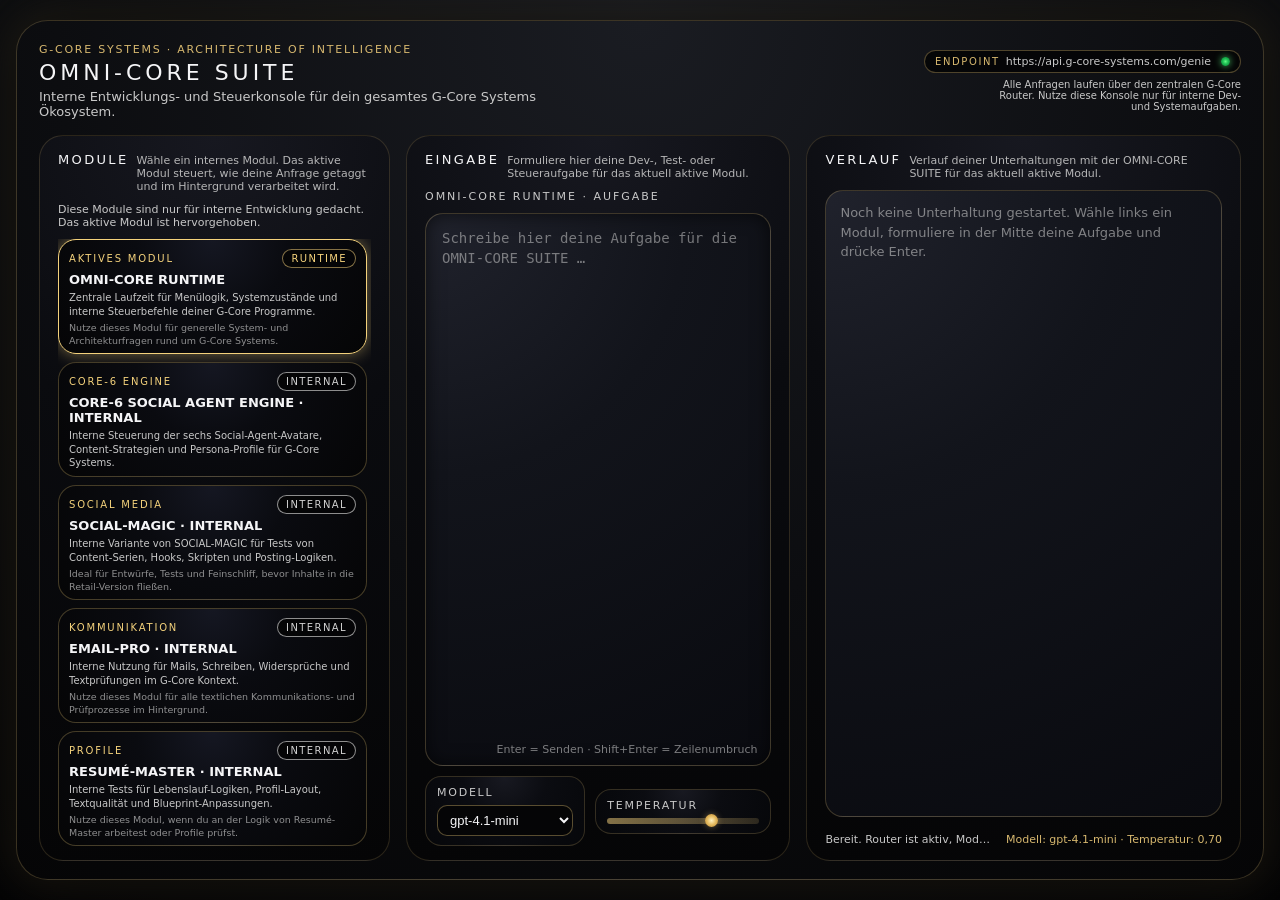
==== gcore_host.html @ 60788c6c "Update gcore_host.html" ====
<!DOCTYPE html>
<html lang="de">
<head>
  <meta charset="UTF-8" />
  <title>OMNI-CORE SUITE · G-Core Systems</title>
  <meta name="viewport" content="width=device-width, initial-scale=1" />

<!-- Favicon Standard -->
<link rel="icon" type="image/png" sizes="16x16" href="/assets_icons/gcore_icon_64.png">
<link rel="icon" type="image/png" sizes="32x32" href="/assets_icons/gcore_icon_128.png">

<!-- App Icons für Android -->
<link rel="icon" type="image/png" sizes="64x64" href="/assets_icons/gcore_icon_64.png">
<link rel="icon" type="image/png" sizes="128x128" href="/assets_icons/gcore_icon_128.png">
<link rel="icon" type="image/png" sizes="192x192" href="/assets_icons/gcore_icon_192.png">
<link rel="icon" type="image/png" sizes="256x256" href="/assets_icons/gcore_icon_256.png">
<link rel="icon" type="image/png" sizes="512x512" href="/assets_icons/gcore_icon_512.png">

<!-- iOS Safari Icon -->
<link rel="apple-touch-icon" sizes="180x180" href="/assets_icons/gcore_icon_192.png">

<!-- Manifest -->
<link rel="manifest" href="/manifest_genie.webmanifest">

  
  <style>
    :root {
      --bg-dark: #111214;
      --bg-darker: #050506;
      --text-light: #f5f5f7;
      --text-muted: #c8c8c8;
      --gold: #d7b86f;
      --gold-soft: #d7b86f33;
      --gold-strong: #f4d27c;
      --danger: #ff6b6b;
    }

    * {
      box-sizing: border-box;
      margin: 0;
      padding: 0;
    }

    body {
      min-height: 100vh;
      font-family: system-ui, -apple-system, BlinkMacSystemFont, "Segoe UI", sans-serif;
      color: var(--text-light);
      background: radial-gradient(circle at top, #1d1f24 0, var(--bg-dark) 45%, var(--bg-darker) 100%);
      display: flex;
      align-items: center;
      justify-content: center;
      padding: 16px;
    }

    .shell {
      width: 100%;
      max-width: 1280px;
      max-height: 860px;
      background: radial-gradient(circle at top, #1a1c22 0, #0c0d10 55%, #050506 100%);
      border-radius: 32px;
      border: 1px solid rgba(215, 184, 111, 0.25);
      box-shadow:
        0 0 60px rgba(0, 0, 0, 0.85),
        0 0 40px rgba(215, 184, 111, 0.18);
      padding: 22px 22px 18px;
      display: flex;
      flex-direction: column;
      gap: 16px;
      overflow: hidden;
    }

    /* HEADER */

    .header {
      display: flex;
      justify-content: space-between;
      align-items: center;
      gap: 16px;
    }

    .header-left {
      display: flex;
      flex-direction: column;
      gap: 4px;
    }

    .badge {
      font-size: 11px;
      letter-spacing: 0.16em;
      text-transform: uppercase;
      color: var(--gold);
    }

    .title {
      font-size: 22px;
      letter-spacing: 0.18em;
      text-transform: uppercase;
      color: var(--text-light);
    }

    .subtitle {
      font-size: 13px;
      color: var(--text-muted);
      max-width: 520px;
    }

    .header-right {
      display: flex;
      flex-direction: column;
      align-items: flex-end;
      gap: 6px;
      font-size: 11px;
      color: var(--text-muted);
    }

    .endpoint-pill {
      padding: 4px 10px;
      border-radius: 999px;
      background: rgba(5, 5, 6, 0.9);
      border: 1px solid rgba(215, 184, 111, 0.35);
      display: inline-flex;
      align-items: center;
      gap: 6px;
      max-width: 360px;
    }

    .endpoint-pill span.label {
      font-size: 10px;
      letter-spacing: 0.16em;
      text-transform: uppercase;
      color: var(--gold);
      white-space: nowrap;
    }

    .endpoint-pill span.value {
      font-size: 11px;
      white-space: nowrap;
      overflow: hidden;
      text-overflow: ellipsis;
    }

    .status-dot {
      width: 9px;
      height: 9px;
      border-radius: 50%;
      background: radial-gradient(circle, #5ffb85 0, #1fbf54 40%, #077933 100%);
      box-shadow: 0 0 7px rgba(95, 251, 133, 0.7);
      margin-left: 4px;
    }

    .header-right-note {
      font-size: 10px;
      color: var(--text-muted);
      max-width: 260px;
      text-align: right;
    }

    /* MAIN GRID */

    .main {
      flex: 1;
      display: grid;
      grid-template-columns: minmax(0, 1.05fr) minmax(0, 1.15fr) minmax(0, 1.3fr);
      gap: 16px;
      min-height: 0;
    }

    .panel {
      border-radius: 24px;
      background: radial-gradient(circle at top, #171820 0, #0a0b0f 40%, #050506 100%);
      border: 1px solid rgba(215, 184, 111, 0.18);
      padding: 16px 18px 14px;
      display: flex;
      flex-direction: column;
      gap: 10px;
      min-height: 0;
    }

    .panel-header {
      display: flex;
      justify-content: space-between;
      align-items: baseline;
      gap: 8px;
    }

    .panel-title {
      font-size: 13px;
      letter-spacing: 0.18em;
      text-transform: uppercase;
      color: var(--text-light);
    }

    .panel-sub {
      font-size: 11px;
      color: var(--text-muted);
      opacity: 0.9;
    }

    /* PROGRAMM PANEL (LINKS) */

    .programs-wrapper {
      display: flex;
      flex-direction: column;
      gap: 10px;
      flex: 1;
      min-height: 0;
    }

    .programs-hint {
      font-size: 11px;
      color: var(--text-muted);
    }

    .program-grid {
      flex: 1;
      min-height: 0;
      display: grid;
      grid-template-columns: 1fr;
      grid-auto-rows: minmax(auto, 1fr);
      gap: 8px;
      overflow-y: auto;
      padding-right: 4px;
    }

    /* Scrollbar für Programmliste */
    .program-grid::-webkit-scrollbar {
      width: 6px;
    }

    .program-grid::-webkit-scrollbar-track {
      background: #050506;
      border-radius: 999px;
    }

    .program-grid::-webkit-scrollbar-thumb {
      background: linear-gradient(
        180deg,
        rgba(215, 184, 111, 0.7),
        rgba(215, 184, 111, 0.2)
      );
      border-radius: 999px;
    }

    .program-grid::-webkit-scrollbar-thumb:hover {
      background: linear-gradient(
        180deg,
        rgba(244, 210, 124, 0.9),
        rgba(215, 184, 111, 0.4)
      );
    }

    .program-card {
      position: relative;
      border-radius: 18px;
      padding: 9px 10px;
      background: radial-gradient(circle at top, #151722 0, #0a0b10 40%, #050506 100%);
      border: 1px solid rgba(215, 184, 111, 0.3);
      display: flex;
      flex-direction: column;
      gap: 4px;
      cursor: pointer;
      overflow: hidden;
      transition: border-color 0.15s ease, box-shadow 0.15s ease, transform 0.1s ease;
    }

    .program-card:hover {
      border-color: rgba(215, 184, 111, 0.6);
      box-shadow: 0 0 12px rgba(215, 184, 111, 0.25);
      transform: translateY(-1px);
    }

    .program-card.active {
      border-color: var(--gold-strong);
      box-shadow: 0 0 16px rgba(244, 210, 124, 0.45);
    }

    .program-badge-row {
      display: flex;
      justify-content: space-between;
      align-items: center;
      gap: 8px;
    }

    .program-badge {
      font-size: 10px;
      letter-spacing: 0.18em;
      text-transform: uppercase;
      color: var(--gold-strong);
    }

    .program-tag {
      font-size: 10px;
      text-transform: uppercase;
      letter-spacing: 0.14em;
      padding: 3px 8px;
      border-radius: 999px;
      border: 1px solid rgba(215, 184, 111, 0.6);
      background: rgba(5, 5, 6, 0.9);
      color: var(--gold-strong);
      white-space: nowrap;
    }

    .program-tag.internal {
      border-color: rgba(200, 200, 200, 0.7);
      color: rgba(220, 220, 220, 0.95);
    }

    .program-title {
      font-size: 13px;
      font-weight: 600;
      word-break: break-word;
      overflow-wrap: break-word;
      hyphens: auto;
    }

    .program-subline {
      font-size: 10px;
      line-height: 1.35;
      color: var(--text-muted);
      word-break: break-word;
      overflow-wrap: break-word;
      hyphens: auto;
    }

    .program-note {
      font-size: 9.5px;
      line-height: 1.35;
      color: rgba(200, 200, 200, 0.7);
    }

    /* INPUT PANEL (MITTE) */

    .field-label {
      font-size: 11px;
      letter-spacing: 0.18em;
      text-transform: uppercase;
      color: var(--text-muted);
    }

    .input-stack {
      display: flex;
      flex-direction: column;
      gap: 10px;
      flex: 1;
      min-height: 0;
    }

    .prompt-area {
      flex: 1;
      min-height: 0;
      position: relative;
    }

    .prompt-input {
      width: 100%;
      height: 100%;
      min-height: 130px;
      resize: none;
      background: radial-gradient(circle at top left, #20222c 0, #12141b 40%, #090a0f 100%);
      border-radius: 18px;
      border: 1px solid rgba(215, 184, 111, 0.25);
      padding: 14px 16px;
      color: var(--text-light);
      font-size: 14px;
      line-height: 1.45;
      outline: none;
      box-shadow: inset 0 0 18px rgba(0, 0, 0, 0.6);
    }

    .prompt-input::placeholder {
      color: rgba(200, 200, 200, 0.55);
    }

    .prompt-hint {
      position: absolute;
      bottom: 10px;
      right: 14px;
      font-size: 11px;
      color: rgba(200, 200, 200, 0.6);
    }

    .model-temp-row {
      display: grid;
      grid-template-columns: minmax(0, 1fr) minmax(0, 1.1fr);
      gap: 10px;
      align-items: center;
    }

    .select-shell,
    .slider-shell {
      background: radial-gradient(circle at top, #181921 0, #0b0c11 40%, #06070a 100%);
      border-radius: 16px;
      border: 1px solid rgba(215, 184, 111, 0.22);
      padding: 9px 11px;
      display: flex;
      flex-direction: column;
      gap: 6px;
    }

    .select-shell span,
    .slider-shell span {
      font-size: 11px;
      letter-spacing: 0.16em;
      text-transform: uppercase;
      color: var(--text-muted);
    }

    select {
      width: 100%;
      background: #050506;
      color: var(--text-light);
      border-radius: 10px;
      border: 1px solid rgba(215, 184, 111, 0.4);
      padding: 6px 8px;
      font-size: 13px;
      outline: none;
    }

    .temp-row {
      display: flex;
      align-items: center;
      gap: 10px;
    }

    input[type="range"] {
      flex: 1;
      appearance: none;
      height: 6px;
      border-radius: 999px;
      background: linear-gradient(
        90deg,
        rgba(215, 184, 111, 0.6),
        rgba(215, 184, 111, 0.18)
      );
      outline: none;
    }

    input[type="range"]::-webkit-slider-thumb {
      appearance: none;
      width: 13px;
      height: 13px;
      border-radius: 50%;
      background: radial-gradient(circle, #fff2c0 0, #e7be64 45%, #b47f29 100%);
      box-shadow: 0 0 6px rgba(215, 184, 111, 0.45);
      cursor: pointer;
    }

    input[type="range"]::-moz-range-thumb {
      width: 13px;
      height: 13px;
      border-radius: 50%;
      background: radial-gradient(circle, #fff2c0 0, #e7be64 45%, #b47f29 100%);
      box-shadow: 0 0 6px rgba(215, 184, 111, 0.45);
      cursor: pointer;
      border: none;
    }

    .temp-value {
      display: none; /* Zahl neben dem Regler ausblenden */
    }

    .send-row {
      display: none; /* Senden-Button komplett verstecken */
    }

    .send-btn {
      position: relative;
      padding: 10px 26px;
      border-radius: 999px;
      border: none;
      cursor: pointer;
      background: radial-gradient(circle at top, #ffe39d 0, #f0c56a 40%, #c58a2e 100%);
      color: #201910;
      font-weight: 600;
      font-size: 13px;
      letter-spacing: 0.16em;
      text-transform: uppercase;
      box-shadow:
        0 0 18px rgba(240, 197, 106, 0.5),
        0 12px 22px rgba(0, 0, 0, 0.7);
      display: inline-flex;
      align-items: center;
      gap: 8px;
    }

    .send-btn span.icon {
      font-size: 14px;
      transform: translateY(1px);
    }

    .send-btn:disabled {
      opacity: 0.55;
      cursor: default;
      box-shadow: 0 0 8px rgba(0, 0, 0, 0.7);
    }

    /* CHAT PANEL (RECHTS) */

    .chat-log {
      flex: 1;
      min-height: 0;
      background: radial-gradient(circle at top left, #20222c 0, #12141b 40%, #090a0f 100%);
      border-radius: 18px;
      border: 1px solid rgba(215, 184, 111, 0.25);
      padding: 12px 14px;
      overflow-y: auto;
      font-size: 13px;
      line-height: 1.5;
    }

    .chat-placeholder {
      color: rgba(200, 200, 200, 0.6);
      font-size: 13px;
    }

    .chat-row {
      display: flex;
      flex-direction: column;
      gap: 3px;
      margin-bottom: 10px;
    }

    .chat-label {
      font-size: 11px;
      letter-spacing: 0.16em;
      text-transform: uppercase;
      color: rgba(200, 200, 200, 0.7);
    }

    .chat-bubble {
      background: rgba(5, 5, 6, 0.85);
      border-radius: 12px;
      border: 1px solid rgba(215, 184, 111, 0.2);
      padding: 8px 10px;
      white-space: pre-wrap;
      word-break: break-word;
    }

    .chat-row.user .chat-bubble {
      border-color: rgba(215, 184, 111, 0.45);
      background: rgba(12, 10, 7, 0.95);
    }

    .chat-row.error .chat-bubble {
      border-color: var(--danger);
      color: #ffdede;
    }

    .status-line {
      font-size: 11px;
      color: var(--text-muted);
      display: flex;
      justify-content: space-between;
      gap: 10px;
      margin-top: 6px;
    }

    .status-main {
      white-space: nowrap;
      overflow: hidden;
      text-overflow: ellipsis;
    }

    .status-model {
      color: var(--gold);
      white-space: nowrap;
    }

/* ===========================
   RESPONSIVE OPTIMIERUNG
   =========================== */

/* Tablet / kleinere Laptops */
@media (max-width: 1080px) {
  .shell {
    max-height: none;
  }

  .main {
    grid-template-columns: minmax(0, 1fr) minmax(0, 1.05fr);
    grid-template-rows: minmax(0, 1.1fr) minmax(0, 1.2fr);
  }

  .panel.program-panel {
    grid-row: span 2;
  }
}

/* Smartphones */
@media (max-width: 720px) {
  body {
    align-items: flex-start;
    padding: 10px;
  }

  .shell {
    max-width: 100%;
    max-height: none;
    border-radius: 18px;
    padding: 14px 12px 12px;
    gap: 12px;
  }

  .header {
    flex-direction: column;
    align-items: flex-start;
    gap: 10px;
  }

  .title {
    font-size: 18px;
    letter-spacing: 0.14em;
  }

  .subtitle {
    font-size: 12px;
    max-width: 100%;
  }

  .header-right {
    align-items: flex-start;
    gap: 4px;
    font-size: 10px;
  }

  .install-btn {
    padding: 6px 12px;
    font-size: 10px;
    letter-spacing: 0.12em;
  }

  .install-hint {
    font-size: 10px;
    max-width: 100%;
    text-align: left;
  }

  .main {
    grid-template-columns: 1fr;
    grid-auto-rows: minmax(0, 1fr);
    gap: 12px;
  }

  .panel {
    padding: 12px 12px 10px;
    border-radius: 16px;
    min-height: auto;
    gap: 8px;
  }

  .panel-header {
    flex-direction: column;
    align-items: flex-start;
    gap: 4px;
  }

  .panel-title {
    font-size: 12px;
    letter-spacing: 0.14em;
  }

  .panel-sub {
    font-size: 11px;
  }

  .programs-hint {
    font-size: 10px;
  }

  .program-card {
    padding: 9px 10px;
    border-radius: 14px;
  }

  .program-badge {
    font-size: 9px;
    letter-spacing: 0.14em;
  }

  .program-tag {
    font-size: 9px;
    padding: 2px 7px;
  }

  .program-title {
    font-size: 13px;
  }

  .program-subline,
  .program-note {
    font-size: 11px;
  }

  .field-label {
    font-size: 10px;
  }

  .prompt-input {
    min-height: 120px;
    font-size: 13px;
    padding: 10px 11px;
  }

  .prompt-hint {
    font-size: 10px;
    right: 10px;
    bottom: 8px;
  }

  .chat-log {
    font-size: 12px;
    padding: 10px 11px;
    max-height: 260px;
  }

  .chat-label {
    font-size: 10px;
  }

  .status-line {
    font-size: 10px;
    flex-direction: column;
    align-items: flex-start;
    gap: 2px;
  }
}

      <link rel="icon" type="image/png" sizes="16x16" href="/assets_icons/favicon-16.png">
<link rel="icon" type="image/png" sizes="32x32" href="/assets_icons/favicon-32.png">
<link rel="icon" type="image/png" sizes="48x48" href="/assets_icons/favicon-48.png">

<link rel="apple-touch-icon" sizes="192x192" href="/assets_icons/gcore_logo_192.png">
<link rel="manifest" href="/manifest_genie.webmanifest">

    }
    /* ============================================
   G-CORE MOBILE OPTIMIERUNG – UNIVERSAL FIX
   ============================================ */

@media (max-width: 768px) {

  /* Shell enger machen */
  .shell {
    padding: 14px;
    border-radius: 20px;
    max-height: none;
  }

  /* Header kompakter */
  .header {
    flex-direction: column;
    align-items: flex-start;
    gap: 10px;
  }

  .title {
    font-size: 20px;
    letter-spacing: 0.15em;
  }

  .subtitle {
    font-size: 12px;
    line-height: 1.45;
  }

  /* Installieren-Button kleiner */
  .install-btn {
    padding: 6px 12px;
    font-size: 10px;
    letter-spacing: 0.12em;
  }

  /* Haupt-Grid auf 1-Spalte */
  .main {
    display: flex;
    flex-direction: column;
    gap: 14px;
  }

  /* Panels müssen besser reagieren */
  .panel {
    padding: 14px 12px;
    border-radius: 16px;
  }

  .panel-title {
    font-size: 12px;
    letter-spacing: 0.14em;
  }

  .panel-sub {
    font-size: 10px;
  }

  /* Programme-Karten */
  .program-card {
    padding: 12px;
    border-radius: 14px;
  }

  .program-title {
    font-size: 13px;
  }

  .program-subline,
  .program-note {
    font-size: 10px;
  }

  /* Eingabefeld */
  .prompt-input {
    min-height: 100px;
    font-size: 13px;
  }

  /* Chatlog */
  .chat-log {
    min-height: 120px;
    max-height: 260px;
    padding: 10px;
    font-size: 12px;
  }

  /* Omni-Core Module Liste – SCROLLBAR FIX */
  .modules-list,
  .modules-panel,
  .module-container {
    max-height: 340px !important;
    overflow-y: auto !important;
  }
/* =======================================
   OMNI-CORE SUITE · STABILE MODULE-CARDS
   ======================================= */

.module-card {
  box-sizing: border-box;
  padding: 12px 16px;              /* Einheitlich */
  border-radius: 22px;
  border-width: 1px;
  border-style: solid;
  border-color: rgba(215, 184, 111, 0.35);
  background: radial-gradient(circle at top, #151722 0, #090b10 45%, #050506 100%);
  cursor: pointer;                 /* Klickbar! */
  transition:
    background 0.2s ease,
    box-shadow 0.2s ease,
    border-color 0.2s ease;
  position: relative;
  z-index: 1;
}

/* Falls du irgendwo ein Deko-Overlay mit ::before nutzt:
   nicht die Klicks blockieren. */
.module-card::before {
  pointer-events: none;
}

/* Aktives Modul: nur visuelle Hervorhebung, keine Maße ändern */
.module-card.active-module {
  padding: 12px 16px;              /* exakt wie Basis lassen */
  border-width: 1px;               /* NICHT dicker machen */
  border-color: rgba(244, 210, 124, 0.95);
  box-shadow:
    0 0 0 1px rgba(244, 210, 124, 0.55),
    0 0 22px rgba(244, 210, 124, 0.25);
  background: radial-gradient(circle at top, #181a26 0, #0b0d14 45%, #050506 100%);
  transform: none;
  margin: 0;
}

/* Optional: gleiche Mindesthöhe für alle Module */
.module-card {
  min-height: 150px;
}


  </style>
</head>

<body>
  <main class="shell">
    <!-- HEADER -->
    <header class="header">
      <div class="header-left">
        <div class="badge">G-CORE SYSTEMS · ARCHITECTURE OF INTELLIGENCE</div>
        <div class="title">OMNI-CORE SUITE</div>
        <div class="subtitle">
          Interne Entwicklungs- und Steuerkonsole für dein gesamtes G-Core Systems Ökosystem.
        </div>
      </div>

      <div class="header-right">
        <div class="endpoint-pill">
          <span class="label">Endpoint</span>
          <span class="value">https://api.g-core-systems.com/genie</span>
          <span class="status-dot" title="Router aktiv"></span>
        </div>
        <div class="header-right-note">
          Alle Anfragen laufen über den zentralen G-Core Router. Nutze diese Konsole nur für interne Dev- und Systemaufgaben.
        </div>
      </div>
    </header>

    <!-- MAIN GRID -->
    <section class="main">
      <!-- PANEL: MODULE LINKS -->
      <section class="panel program-panel">
        <div class="panel-header">
          <div class="panel-title">Module</div>
          <div class="panel-sub">
            Wähle ein internes Modul. Das aktive Modul steuert, wie deine Anfrage getaggt und im Hintergrund verarbeitet wird.
          </div>
        </div>

        <div class="programs-wrapper">
          <div class="programs-hint">
            Diese Module sind nur für interne Entwicklung gedacht. Das aktive Modul ist hervorgehoben.
          </div>

          <div class="program-grid">
            <!-- OMNI-CORE RUNTIME · AKTIV -->
            <article class="program-card active" data-program="OMNI-CORE RUNTIME" id="mod-omni">
              <div class="program-badge-row">
                <div class="program-badge">Aktives Modul</div>
                <div class="program-tag">runtime</div>
              </div>
              <div class="program-title">OMNI-CORE RUNTIME</div>
              <div class="program-subline">
                Zentrale Laufzeit für Menülogik, Systemzustände und interne Steuerbefehle deiner G-Core Programme.
              </div>
              <div class="program-note">
                Nutze dieses Modul für generelle System- und Architekturfragen rund um G-Core Systems.
              </div>
            </article>

            <!-- CORE-6 SOCIAL AGENT ENGINE · INTERNAL -->
            <article class="program-card" data-program="CORE-6 SOCIAL AGENT ENGINE · INTERNAL" id="mod-core6">
              <div class="program-badge-row">
                <div class="program-badge">CORE-6 Engine</div>
                <div class="program-tag internal">internal</div>
              </div>
              <div class="program-title">CORE-6 SOCIAL AGENT ENGINE · INTERNAL</div>
              <div class="program-subline">
                Interne Steuerung der sechs Social-Agent-Avatare, Content-Strategien und Persona-Profile für G-Core Systems.
              </div>
              <div class="program-note">
                Verwende dieses Modul für Feintuning der CORE-6 Profile, Scripts und Kampagnenideen.
              </div>
            </article>

            <!-- SOCIAL-MAGIC · INTERNAL -->
            <article class="program-card" data-program="SOCIAL-MAGIC · INTERNAL" id="mod-social">
              <div class="program-badge-row">
                <div class="program-badge">Social Media</div>
                <div class="program-tag internal">internal</div>
              </div>
              <div class="program-title">SOCIAL-MAGIC · INTERNAL</div>
              <div class="program-subline">
                Interne Variante von SOCIAL-MAGIC für Tests von Content-Serien, Hooks, Skripten und Posting-Logiken.
              </div>
              <div class="program-note">
                Ideal für Entwürfe, Tests und Feinschliff, bevor Inhalte in die Retail-Version fließen.
              </div>
            </article>

            <!-- EMAIL-PRO · INTERNAL -->
            <article class="program-card" data-program="EMAIL-PRO · INTERNAL" id="mod-email">
              <div class="program-badge-row">
                <div class="program-badge">Kommunikation</div>
                <div class="program-tag internal">internal</div>
              </div>
              <div class="program-title">EMAIL-PRO · INTERNAL</div>
              <div class="program-subline">
                Interne Nutzung für Mails, Schreiben, Widersprüche und Textprüfungen im G-Core Kontext.
              </div>
              <div class="program-note">
                Nutze dieses Modul für alle textlichen Kommunikations- und Prüfprozesse im Hintergrund.
              </div>
            </article>

            <!-- RESUMÉ-MASTER · INTERNAL -->
            <article class="program-card" data-program="RESUMÉ-MASTER · INTERNAL" id="mod-resume">
              <div class="program-badge-row">
                <div class="program-badge">Profile</div>
                <div class="program-tag internal">internal</div>
              </div>
              <div class="program-title">RESUMÉ-MASTER · INTERNAL</div>
              <div class="program-subline">
                Interne Tests für Lebenslauf-Logiken, Profil-Layout, Textqualität und Blueprint-Anpassungen.
              </div>
              <div class="program-note">
                Nutze dieses Modul, wenn du an der Logik von Resumé-Master arbeitest oder Profile prüfst.
              </div>
            </article>
          </div>
        </div>
      </section>

      <!-- PANEL: EINGABE MITTE -->
      <section class="panel">
        <div class="panel-header">
          <div class="panel-title">Eingabe</div>
          <div class="panel-sub">
            Formuliere hier deine Dev-, Test- oder Steueraufgabe für das aktuell aktive Modul.
          </div>
        </div>

        <div class="input-stack">
          <div class="field-label" id="inputLabel">OMNI-CORE RUNTIME · Aufgabe</div>
          <div class="prompt-area">
            <textarea
              id="promptInput"
              class="prompt-input"
              placeholder="Schreibe hier deine Aufgabe für die OMNI-CORE SUITE …"
            ></textarea>
            <div class="prompt-hint">Enter = Senden · Shift+Enter = Zeilenumbruch</div>
          </div>

          <div class="model-temp-row">
            <div class="select-shell">
              <span>Modell</span>
              <select id="modelSelect">
                <option value="gpt-4.1-mini">gpt-4.1-mini</option>
                <option value="gpt-4.1">gpt-4.1</option>
                <option value="gpt-4.1-nano">gpt-4.1-nano</option>
              </select>
            </div>

            <div class="slider-shell">
              <span>Temperatur</span>
              <div class="temp-row">
                <input
                  id="tempRange"
                  type="range"
                  min="0"
                  max="1"
                  step="0.05"
                  value="0.7"
                />
                <div id="tempValue" class="temp-value">0,70</div>
              </div>
            </div>
          </div>

          <div class="send-row">
            <button id="sendBtn" class="send-btn">
              <span class="icon">➜</span>
              <span>Senden</span>
            </button>
          </div>
        </div>
      </section>

      <!-- PANEL: VERLAUF RECHTS -->
      <section class="panel">
        <div class="panel-header">
          <div class="panel-title">Verlauf</div>
          <div class="panel-sub">
            Verlauf deiner Unterhaltungen mit der OMNI-CORE SUITE für das aktuell aktive Modul.
          </div>
        </div>

        <div id="chatLog" class="chat-log">
          <div class="chat-placeholder">
            Noch keine Unterhaltung gestartet. Wähle links ein Modul, formuliere in der Mitte deine Aufgabe
            und drücke Enter.
          </div>
        </div>

        <div class="status-line">
          <div id="statusText" class="status-main">
            Bereit. Router ist aktiv, Modul: OMNI-CORE RUNTIME.
          </div>
          <div id="statusModel" class="status-model">
            Modell: gpt-4.1-mini · Temperatur: 0,70
          </div>
        </div>
      </section>
    </section>
  </main>

  <script>
    (function () {
      const API_URL = "https://api.g-core-systems.com/genie";

      const promptInput = document.getElementById("promptInput");
      const sendBtn = document.getElementById("sendBtn");
      const modelSelect = document.getElementById("modelSelect");
      const tempRange = document.getElementById("tempRange");
      const statusText = document.getElementById("statusText");
      const statusModel = document.getElementById("statusModel");
      const inputLabel = document.getElementById("inputLabel");

      let activeModule = "OMNI-CORE RUNTIME";

      function formatTemp(val) {
        return Number(val).toFixed(2).replace(".", ",");
      }

      function updateStatusModel() {
        statusModel.textContent =
          "Modell: " + modelSelect.value + " · Temperatur: " + formatTemp(tempRange.value);
      }

      updateStatusModel();

      tempRange.addEventListener("input", () => {
        updateStatusModel();
      });

      modelSelect.addEventListener("change", updateStatusModel);

      function appendMessage(role, text) {
        const chatLog = document.getElementById("chatLog");
        const placeholder = chatLog.querySelector(".chat-placeholder");
        if (placeholder) placeholder.remove();

        const row = document.createElement("div");
        row.className = "chat-row " + role;

        const label = document.createElement("div");
        label.className = "chat-label";

        if (role === "user") {
          label.textContent = "Du · " + activeModule;
        } else if (role === "error") {
          label.textContent = "Fehler";
        } else {
          label.textContent = "OMNI-CORE SUITE";
        }

        const bubble = document.createElement("div");
        bubble.className = "chat-bubble";
        bubble.textContent = text;

        row.appendChild(label);
        row.appendChild(bubble);
        chatLog.appendChild(row);
        chatLog.scrollTop = chatLog.scrollHeight;
      }

      async function sendPrompt() {
        const prompt = promptInput.value.trim();
        if (!prompt) return;

        const model = modelSelect.value;
        const temperature = Number(tempRange.value);

        appendMessage("user", prompt);
        promptInput.value = "";
        statusText.textContent =
          "Sende Anfrage an den G-Core Router … Modul: " + activeModule + ".";

        if (sendBtn) sendBtn.disabled = true;

        try {
          const body = {
            prompt: "[OMNI-CORE · " + activeModule + "] " + prompt,
            model: model,
            temperature: temperature
          };

          const res = await fetch(API_URL, {
            method: "POST",
            headers: {
              "Content-Type": "application/json"
            },
            body: JSON.stringify(body)
          });

          if (!res.ok) {
            const txt = await res.text();
            appendMessage(
              "error",
              "HTTP-Fehler " +
                res.status +
                ": " +
                res.statusText +
                "\n\nAntwort des Routers:\n" +
                txt
            );
            statusText.textContent =
              "Die API hat mit einem Fehler geantwortet. Details siehst du im Verlauf.";
            return;
          }

          const data = await res.json();
          const reply =
            (data && (data.reply || data.response)) ||
            JSON.stringify(data, null, 2);

          appendMessage("genie", reply);
          statusText.textContent =
            "Antwort der OMNI-CORE SUITE erfolgreich erhalten. Modul: " + activeModule + ".";
        } catch (err) {
          appendMessage(
            "error",
            "Fetch-Fehler: " +
              (err && err.message ? err.message : String(err))
          );
          statusText.textContent =
            "Der Browser konnte die Anfrage nicht erfolgreich abschließen.";
        } finally {
          if (sendBtn) sendBtn.disabled = false;
        }
      }

      if (sendBtn) {
        sendBtn.addEventListener("click", (e) => {
          e.preventDefault();
          sendPrompt();
        });
      }

      promptInput.addEventListener("keydown", (e) => {
        if (e.key === "Enter" && !e.shiftKey) {
          e.preventDefault();
          sendPrompt();
        }
      });

      // Modul-Wechsel
      document.querySelectorAll(".program-card").forEach((card) => {
        card.addEventListener("click", () => {
          document
            .querySelectorAll(".program-card")
            .forEach((c) => c.classList.remove("active"));

          card.classList.add("active");
          activeModule = card.getAttribute("data-program") || "OMNI-CORE RUNTIME";
          inputLabel.textContent = activeModule + " · Aufgabe";

          statusText.textContent =
            "Bereit. Router ist aktiv, Modul: " + activeModule + ".";
        });
      });
    })();
  </script>
</body>
</html>
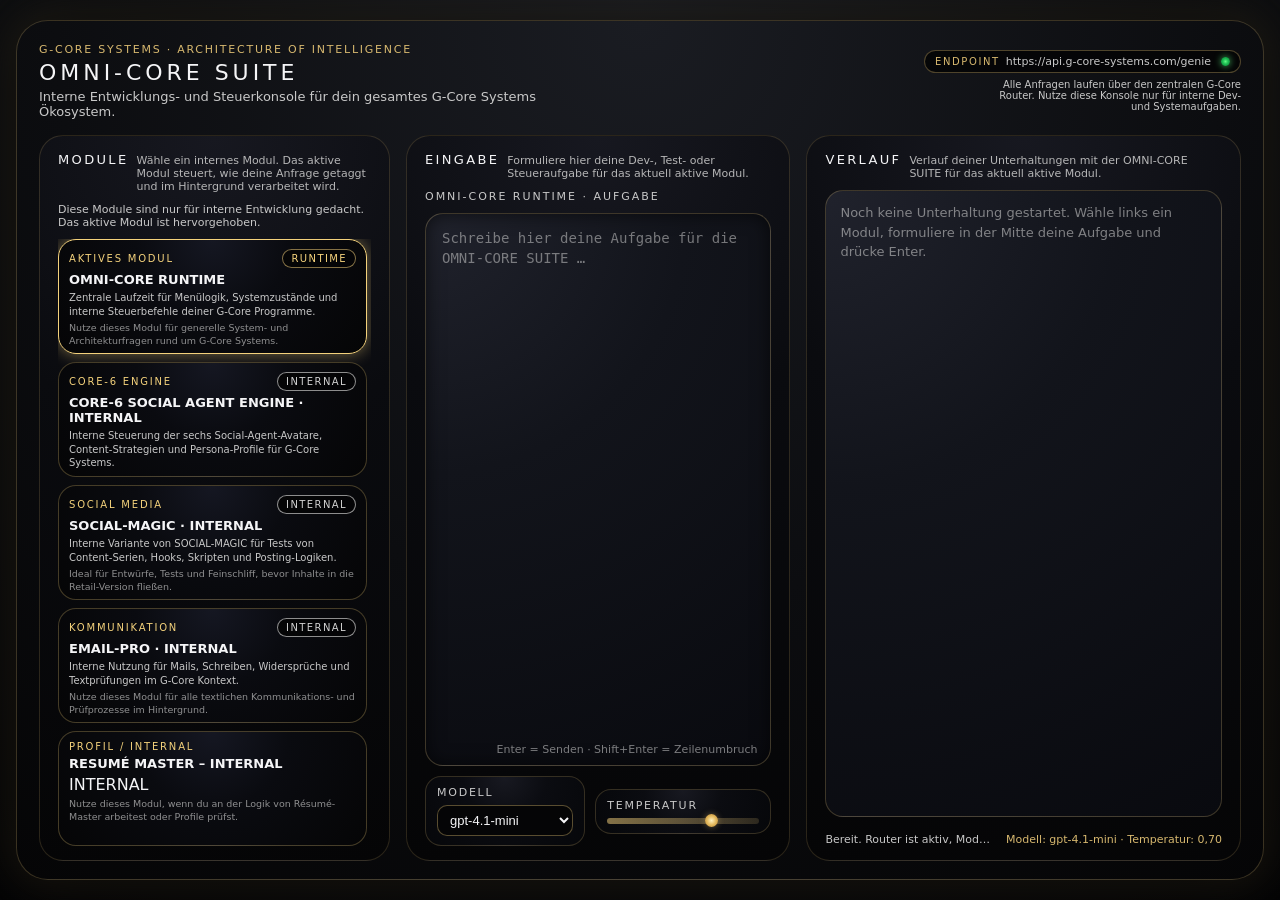
==== commit 2a96d25f: "Update gcore_host.html" ====
--- a/gcore_host.html
+++ b/gcore_host.html
@@ -979,19 +979,18 @@
             </article>
 
             <!-- RESUMÉ-MASTER · INTERNAL -->
-            <article class="program-card" data-program="RESUMÉ-MASTER · INTERNAL" id="mod-resume">
-              <div class="program-badge-row">
-                <div class="program-badge">Profile</div>
-                <div class="program-tag internal">internal</div>
-              </div>
-              <div class="program-title">RESUMÉ-MASTER · INTERNAL</div>
-              <div class="program-subline">
-                Interne Tests für Lebenslauf-Logiken, Profil-Layout, Textqualität und Blueprint-Anpassungen.
-              </div>
-              <div class="program-note">
-                Nutze dieses Modul, wenn du an der Logik von Resumé-Master arbeitest oder Profile prüfst.
-              </div>
-            </article>
+            <article class="program-card" data-program-id="resume-master">
+    <div class="program-badge internal-badge">Profil / INTERNAL</div>
+
+    <div class="program-title">RESUMÉ MASTER – INTERNAL</div>
+
+    <div class="program-subtitle internal">INTERNAL</div>
+
+    <div class="program-note">
+        Nutze dieses Modul, wenn du an der Logik von Résumé-Master arbeitest oder Profile prüfst.
+    </div>
+</article>
+
           </div>
         </div>
       </section>
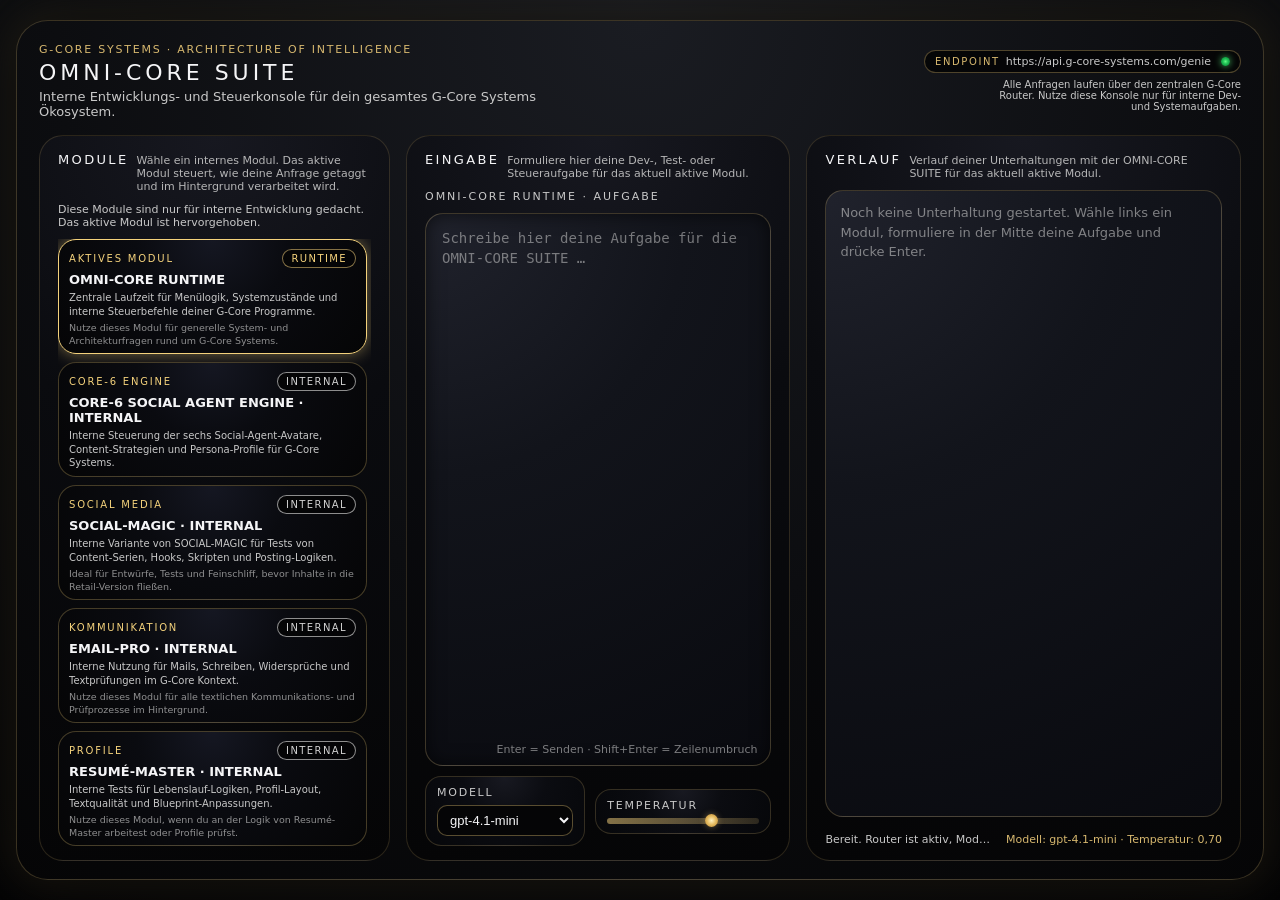
==== commit c9c49905: "Update gcore_host.html" ====
--- a/gcore_host.html
+++ b/gcore_host.html
@@ -979,18 +979,19 @@
             </article>
 
             <!-- RESUMÉ-MASTER · INTERNAL -->
-            <article class="program-card" data-program-id="resume-master">
-    <div class="program-badge internal-badge">Profil / INTERNAL</div>
-
-    <div class="program-title">RESUMÉ MASTER – INTERNAL</div>
-
-    <div class="program-subtitle internal">INTERNAL</div>
-
-    <div class="program-note">
-        Nutze dieses Modul, wenn du an der Logik von Résumé-Master arbeitest oder Profile prüfst.
-    </div>
-</article>
-
+            <article class="program-card" data-program="RESUMÉ-MASTER · INTERNAL" id="mod-resume">
+              <div class="program-badge-row">
+                <div class="program-badge">Profile</div>
+                <div class="program-tag internal">internal</div>
+              </div>
+              <div class="program-title">RESUMÉ-MASTER · INTERNAL</div>
+              <div class="program-subline">
+                Interne Tests für Lebenslauf-Logiken, Profil-Layout, Textqualität und Blueprint-Anpassungen.
+              </div>
+              <div class="program-note">
+                Nutze dieses Modul, wenn du an der Logik von Resumé-Master arbeitest oder Profile prüfst.
+              </div>
+            </article>
           </div>
         </div>
       </section>
